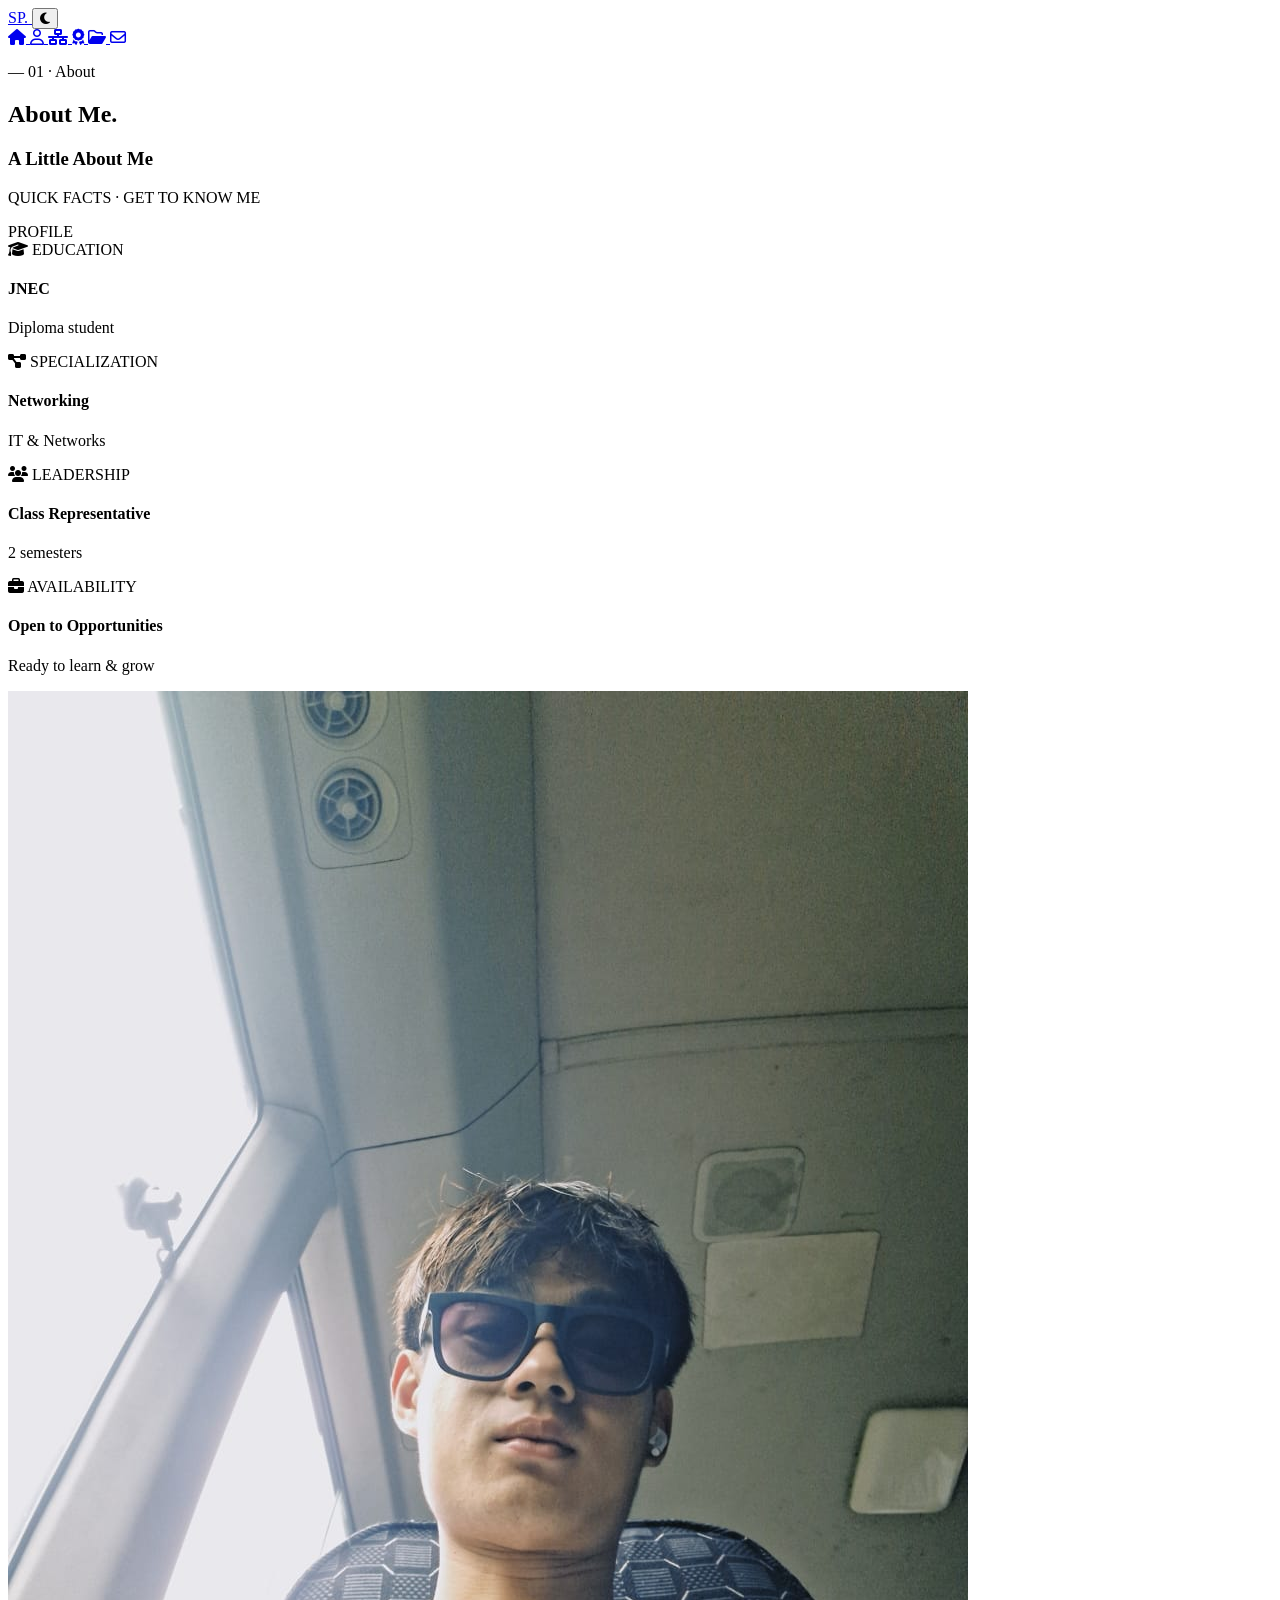
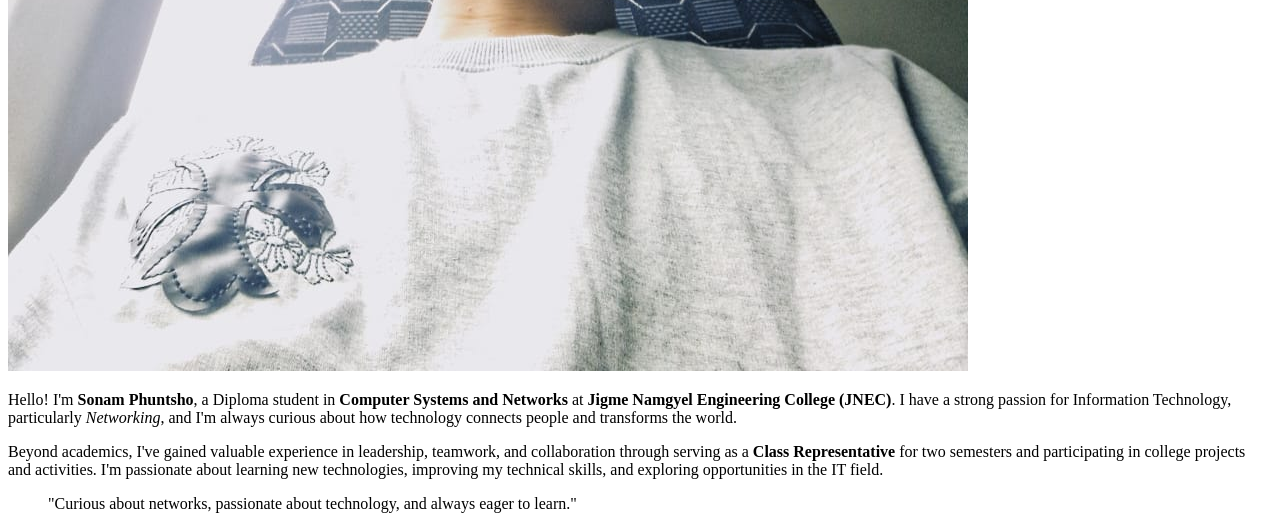
==== about.html @ 68448b58 "Done with HTML codes and putting Pictures" ====
<!DOCTYPE html>
<html lang="en">
<head>
  <meta charset="UTF-8" />
  <meta name="viewport" content="width=device-width, initial-scale=1.0" />

  <meta
    name="description"
    content="Learn more about Sonam Phuntsho, a Computer Systems and Networks diploma student at Jigme Namgyel Engineering College."
  />

  <meta name="theme-color" content="#1b2416" />

  <title>About — Sonam Phuntsho</title>

  <!-- Stylesheets -->
  <link rel="stylesheet" href="style.css" />

  <!-- Google Fonts -->
  <link
    href="https://fonts.googleapis.com/css2?family=Cormorant+Garamond:ital,wght@0,400;0,600;0,700;1,400&family=Inter:wght@300;400;500;600&display=swap"
    rel="stylesheet"
  />

  <!-- Font Awesome -->
  <link
    href="https://cdnjs.cloudflare.com/ajax/libs/font-awesome/6.4.0/css/all.min.css"
    rel="stylesheet"
  />

  <!-- Apply saved theme before rendering -->
  <script>
    try {
      if (localStorage.getItem("theme") === "dark") {
        document.documentElement.classList.add("dark-preload");
      }
    } catch (error) {
      // Continue with the default theme if storage is unavailable.
    }
  </script>

  <style>
    /* Prevent theme flash while the page initializes */
    html.dark-preload body {
      background-color: #080808;
    }
  </style>
</head>

<body data-page="about">

  <!-- Apply saved theme to body -->
  <script>
    try {
      if (localStorage.getItem("theme") === "dark") {
        document.body.classList.add("dark-mode");
      }
    } catch (error) {
      // Theme storage is optional.
    }
  </script>

  <!-- Custom Cursor -->
  <div class="cursor"></div>
  <div class="cursor-ring"></div>

  <!-- Background Texture -->
  <div class="grain"></div>

  <!-- Fixed Top Header -->
  <header class="nav">

    <a href="index.html" class="brand" aria-label="Sonam Phuntsho home">
      SP<span>.</span>
    </a>

    <button
      id="theme-toggle"
      class="theme-toggle"
      type="button"
      aria-label="Switch to dark mode"
      aria-pressed="false"
    >
      <i class="fas fa-moon" aria-hidden="true"></i>
    </button>

  </header>


  <!-- Icon Navigation Sidebar -->
  <nav class="sidebar-nav" aria-label="Main navigation">

    <a
      href="index.html"
      class="nav-icon"
      aria-label="Home"
      data-label="Home"
    >
      <i class="fas fa-house" aria-hidden="true"></i>
    </a>

    <a
      href="about.html"
      class="nav-icon active"
      aria-label="About"
      aria-current="page"
      data-label="About"
    >
      <i class="far fa-user" aria-hidden="true"></i>
    </a>

    <a
      href="skills.html"
      class="nav-icon"
      aria-label="Skills"
      data-label="Skills"
    >
      <i class="fas fa-network-wired" aria-hidden="true"></i>
    </a>

    <a
      href="certificates.html"
      class="nav-icon"
      aria-label="Certificates"
      data-label="Certificates"
    >
      <i class="fas fa-award" aria-hidden="true"></i>
    </a>

    <a
      href="projects.html"
      class="nav-icon"
      aria-label="Projects"
      data-label="Projects"
    >
      <i class="far fa-folder-open" aria-hidden="true"></i>
    </a>

    <a
      href="contact.html"
      class="nav-icon"
      aria-label="Contact"
      data-label="Contact"
    >
      <i class="far fa-envelope" aria-hidden="true"></i>
    </a>

  </nav>


  <!-- Main Content -->
  <main class="page">

    <p class="eyebrow">— 01 · About</p>

    <h2 class="page-title">About Me.</h2>


    <div class="about-layout-top">


      <!-- =====================================
           MODERN QUICK FACTS
      ====================================== -->

      <section class="modern-quick-facts">

        <div class="mqf-header">

          <div>
            <h3>A Little About Me</h3>
            <p>QUICK FACTS · GET TO KNOW ME</p>
          </div>

          <span class="mqf-badge">PROFILE</span>

        </div>


        <div class="mqf-grid">


          <!-- Education -->
          <article class="mqf-card">

            <i class="fas fa-graduation-cap" aria-hidden="true"></i>

            <span class="mqf-label">EDUCATION</span>

            <h4 class="mqf-value">JNEC</h4>

            <p class="mqf-desc">Diploma student</p>

          </article>


          <!-- Specialization -->
          <article class="mqf-card">

            <i class="fas fa-project-diagram" aria-hidden="true"></i>

            <span class="mqf-label">SPECIALIZATION</span>

            <h4 class="mqf-value">Networking</h4>

            <p class="mqf-desc">IT & Networks</p>

          </article>


          <!-- Leadership -->
          <article class="mqf-card">

            <i class="fas fa-users" aria-hidden="true"></i>

            <span class="mqf-label">LEADERSHIP</span>

            <h4 class="mqf-value">Class Representative</h4>

            <p class="mqf-desc">2 semesters</p>

          </article>


          <!-- Availability -->
          <article class="mqf-card">

            <i class="fas fa-briefcase" aria-hidden="true"></i>

            <span class="mqf-label">AVAILABILITY</span>

            <h4 class="mqf-value">Open to Opportunities</h4>

            <p class="mqf-desc">Ready to learn & grow</p>

          </article>


        </div>

      </section>


      <!-- =====================================
           PROFILE PHOTO & INTRODUCTION
      ====================================== -->

      <section class="about-split">


        <!-- Profile Photo -->
        <div class="about-photo-col">

          <div class="about-photo">

            <img
              src="pictures/profile.jpeg"
              alt="Portrait of Sonam Phuntsho"
              loading="lazy"
            />

          </div>

        </div>


        <!-- Introduction -->
        <div class="about-text-col">

          <p>
            Hello! I'm <strong>Sonam Phuntsho</strong>, a Diploma student in
            <strong>Computer Systems and Networks</strong> at
            <strong>Jigme Namgyel Engineering College (JNEC)</strong>.
            I have a strong passion for Information Technology,
            particularly <em>Networking</em>, and I'm always curious
            about how technology connects people and transforms the world.
          </p>


          <p>
            Beyond academics, I've gained valuable experience in
            leadership, teamwork, and collaboration through serving as a
            <strong>Class Representative</strong> for two semesters
            and participating in college projects and activities.
            I'm passionate about learning new technologies, improving
            my technical skills, and exploring opportunities in the IT field.
          </p>


          <!-- Personal Quote -->
          <blockquote class="about-quote">
            "Curious about networks, passionate about technology,
            and always eager to learn."
          </blockquote>

        </div>

      </section>


    </div>

  </main>


  <!-- JavaScript -->
  <script src="script.js" defer></script>

</body>
</html>
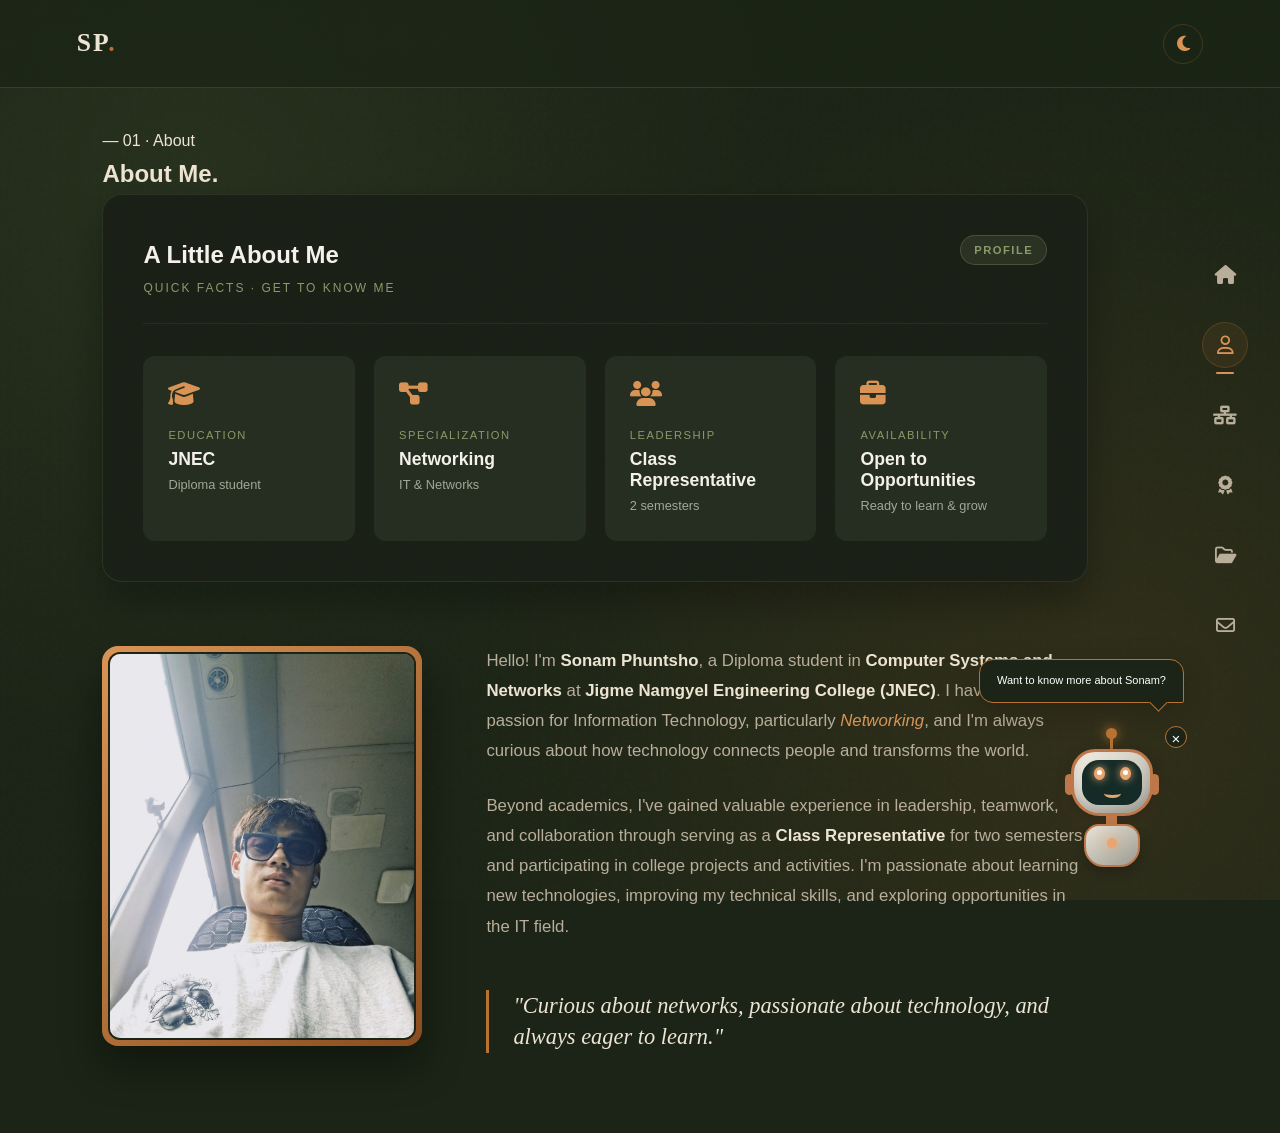
==== commit 1ac7b0df: "Replaced the dark-preload hack with the standard dark-mode bootstrap" ====
--- a/about.html
+++ b/about.html
@@ -32,31 +32,20 @@
   <script>
     try {
       if (localStorage.getItem("theme") === "dark") {
-        document.documentElement.classList.add("dark-preload");
+        document.documentElement.classList.add("dark-mode");
       }
     } catch (error) {
       // Continue with the default theme if storage is unavailable.
     }
   </script>
-
-  <style>
-    /* Prevent theme flash while the page initializes */
-    html.dark-preload body {
-      background-color: #080808;
-    }
-  </style>
 </head>
 
 <body data-page="about">
 
   <!-- Apply saved theme to body -->
   <script>
-    try {
-      if (localStorage.getItem("theme") === "dark") {
-        document.body.classList.add("dark-mode");
-      }
-    } catch (error) {
-      // Theme storage is optional.
+    if (document.documentElement.classList.contains("dark-mode")) {
+      document.body.classList.add("dark-mode");
     }
   </script>
 
--- a/style.css
+++ b/style.css
@@ -0,0 +1,2013 @@
+/* =========================================================
+   BASE & THEME
+========================================================= */
+:root {
+  --vine: #1b2416;
+  --vine-2: #232e1c;
+  --olive: #5c6b3f;
+  --olive-soft: #8a9a6a;
+  --copper: #b87333;
+  --copper-bright: #d99455;
+  --copper-deep: #8a4d1f;
+  --cream: #ede4d3;
+  --cream-dim: #b8ae9a;
+  --line: rgba(184, 115, 51, 0.25);
+}
+
+* {
+  margin: 0;
+  padding: 0;
+  box-sizing: border-box;
+}
+
+html,
+body {
+  min-height: 100%;
+  scroll-behavior: smooth;
+}
+
+html {
+  color-scheme: dark;
+}
+
+body {
+  font-family: 'Inter', sans-serif;
+  background: var(--vine);
+  color: var(--cream);
+  overflow-x: hidden;
+  cursor: none;
+  line-height: 1.65;
+  min-height: 100vh;
+  background-image:
+    radial-gradient(circle at 15% 20%, rgba(92, 107, 63, 0.18), transparent 45%),
+    radial-gradient(circle at 85% 80%, rgba(184, 115, 51, 0.14), transparent 50%);
+  background-attachment: fixed;
+  /*
+    IMPORTANT: this animation must only change opacity.
+    A transform on <body> (even translateY(0) kept by "forwards")
+    makes body the containing block for every position: fixed child,
+    which pushed the sidebar nav, cursor and robot off-screen.
+  */
+  animation: pageFadeIn 0.5s ease forwards;
+}
+
+a {
+  color: inherit;
+  text-decoration: none;
+}
+
+ul {
+  list-style: none;
+}
+
+img {
+  max-width: 100%;
+  display: block;
+}
+
+button,
+input,
+textarea {
+  font: inherit;
+}
+
+/* Skip Navigation - Keyboard Accessibility */
+.skip-link {
+  position: fixed;
+  top: -100px;
+  left: 15px;
+  z-index: 10000;
+  padding: 12px 20px;
+  background: var(--copper-bright);
+  color: #1a0f05;
+  border-radius: 4px;
+  font-size: 0.85rem;
+  font-weight: 600;
+  transition: top 0.3s ease;
+}
+
+.skip-link:focus {
+  top: 15px;
+}
+
+/* =========================================================
+   CURSOR & GRAIN
+========================================================= */
+.grain {
+  position: fixed;
+  inset: 0;
+  pointer-events: none;
+  z-index: 5;
+  opacity: 0.06;
+  background-image: url("data:image/svg+xml,%3Csvg xmlns='http://www.w3.org/2000/svg' width='200' height='200'%3E%3Cfilter id='n'%3E%3CfeTurbulence baseFrequency='0.9'/%3E%3C/filter%3E%3Crect width='100%25' height='100%25' filter='url(%23n)'/%3E%3C/svg%3E");
+  mix-blend-mode: overlay;
+}
+
+.cursor {
+  position: fixed;
+  width: 22px;
+  height: 22px;
+  border-radius: 50%;
+  pointer-events: none;
+  z-index: 9999;
+  transform: translate(-50%, -50%);
+  background: radial-gradient(circle at 32% 28%, #fff1dd 0%, #e6b57e 18%, #c07a3a 42%, #8a4d1f 70%, #3d1f0c 100%);
+  box-shadow:
+    inset -1px -2px 3px rgba(0, 0, 0, 0.55),
+    inset 1px 2px 3px rgba(255, 220, 180, 0.75),
+    0 0 12px rgba(184, 115, 51, 0.55);
+  transition: width 0.2s ease, height 0.2s ease, box-shadow 0.2s ease;
+}
+
+.cursor::after {
+  content: '';
+  position: absolute;
+  top: 22%;
+  left: 30%;
+  width: 30%;
+  height: 22%;
+  background: linear-gradient(120deg, rgba(255, 255, 255, 0.85), transparent);
+  border-radius: 50%;
+  filter: blur(1px);
+}
+
+.cursor-ring {
+  position: fixed;
+  width: 42px;
+  height: 42px;
+  border-radius: 50%;
+  border: 1px solid rgba(217, 148, 85, 0.55);
+  pointer-events: none;
+  z-index: 9998;
+  transform: translate(-50%, -50%);
+  transition: width 0.25s, height 0.25s, border-color 0.25s, background 0.25s;
+}
+
+body.hover .cursor {
+  width: 30px;
+  height: 30px;
+  box-shadow:
+    inset -1px -2px 3px rgba(0, 0, 0, 0.55),
+    inset 1px 2px 3px rgba(255, 220, 180, 0.85),
+    0 0 20px rgba(217, 148, 85, 0.85);
+}
+
+body.hover .cursor-ring {
+  width: 62px;
+  height: 62px;
+  border-color: rgba(217, 148, 85, 1);
+  background: rgba(217, 148, 85, 0.08);
+}
+
+/* =========================================================
+   NAVIGATION & SIDEBAR
+========================================================= */
+
+/* Top Header */
+.nav {
+  position: fixed;
+  top: 0;
+  left: 0;
+  right: 0;
+  display: flex;
+  justify-content: space-between;
+  align-items: center;
+  padding: 1.4rem 6%;
+  z-index: 100;
+  background: rgba(27, 36, 22, 0.75);
+  backdrop-filter: blur(14px);
+  -webkit-backdrop-filter: blur(14px);
+  border-bottom: 1px solid var(--line);
+}
+
+.brand {
+  font-family: 'Cormorant Garamond', serif;
+  font-size: 1.6rem;
+  font-weight: 700;
+  letter-spacing: 2px;
+  color: var(--cream);
+}
+
+.brand span {
+  color: var(--copper);
+}
+
+/* Copper Icon Sidebar */
+.sidebar-nav {
+  position: fixed;
+  right: 2rem;
+  top: 50%;
+  transform: translateY(-50%);
+  display: flex;
+  flex-direction: column;
+  align-items: center;
+  gap: 1.5rem;
+  z-index: 9000;
+}
+
+/* Individual Icons */
+.sidebar-nav a.nav-icon {
+  position: relative;
+  display: flex;
+  justify-content: center;
+  align-items: center;
+  width: 46px;
+  height: 46px;
+  color: var(--cream-dim);
+  font-size: 19px;
+  border: 1px solid transparent;
+  border-radius: 50%;
+  transition:
+    color 0.3s ease,
+    transform 0.3s ease,
+    background 0.3s ease,
+    border-color 0.3s ease;
+}
+
+.sidebar-nav a.nav-icon:hover {
+  color: var(--copper-bright);
+  transform: scale(1.15);
+  background: rgba(184, 115, 51, 0.08);
+  border-color: var(--line);
+}
+
+.sidebar-nav a.nav-icon.active {
+  color: var(--copper-bright);
+  background: rgba(184, 115, 51, 0.1);
+  border-color: var(--line);
+}
+
+/* Copper Indicator */
+.sidebar-nav a.nav-icon::after {
+  content: "";
+  position: absolute;
+  bottom: -7px;
+  right: 50%;
+  width: 0;
+  height: 2px;
+  background: var(--copper-bright);
+  border-radius: 5px;
+  transform: translateX(50%);
+  transition: width 0.3s ease;
+}
+
+.sidebar-nav a.nav-icon.active::after,
+.sidebar-nav a.nav-icon:hover::after {
+  width: 18px;
+}
+
+/* Navigation Tooltips */
+.sidebar-nav a.nav-icon::before {
+  content: attr(data-label);
+  position: absolute;
+  right: 60px;
+  top: 50%;
+  transform: translate(8px, -50%);
+  padding: 8px 14px;
+  color: var(--cream);
+  background: var(--vine-2);
+  font-family: 'Inter', sans-serif;
+  font-size: 10px;
+  font-weight: 500;
+  letter-spacing: 2px;
+  text-transform: uppercase;
+  border: 1px solid var(--line);
+  border-radius: 4px;
+  opacity: 0;
+  visibility: hidden;
+  white-space: nowrap;
+  pointer-events: none;
+  transition: all 0.3s ease;
+}
+
+.sidebar-nav a.nav-icon:hover::before,
+.sidebar-nav a.nav-icon:focus-visible::before {
+  opacity: 1;
+  visibility: visible;
+  transform: translate(0, -50%);
+}
+
+.sidebar-nav a.nav-icon:focus-visible {
+  outline: 2px solid var(--copper-bright);
+  outline-offset: 4px;
+}
+
+/* Page Layout */
+.page {
+  min-height: 100vh;
+  padding: 8rem 12rem 5rem 8%;
+  max-width: 1400px;
+  margin: 0 auto;
+  animation: fadeIn 0.8s ease;
+}
+
+/* Theme Toggle */
+.theme-toggle {
+  background: transparent;
+  border: 1px solid var(--line);
+  color: var(--copper-bright);
+  width: 40px;
+  height: 40px;
+  border-radius: 50%;
+  display: flex;
+  justify-content: center;
+  align-items: center;
+  cursor: pointer;
+  font-size: 1.1rem;
+  transition: all 0.3s ease;
+}
+
+.theme-toggle:hover {
+  background: var(--copper);
+  color: var(--vine);
+  transform: rotate(15deg) scale(1.1);
+  box-shadow: 0 0 15px var(--copper);
+}
+
+button:focus-visible,
+input:focus-visible,
+textarea:focus-visible {
+  outline: 2px solid var(--copper-bright);
+  outline-offset: 3px;
+}
+
+/* =========================================================
+   HOME PAGE
+========================================================= */
+.hero {
+  display: grid;
+  grid-template-columns: 1fr 1fr;
+  align-items: center;
+  gap: 2rem;
+  position: relative;
+}
+
+.hero-content {
+  display: flex;
+  flex-direction: column;
+  justify-content: center;
+  z-index: 10;
+}
+
+.display {
+  font-family: 'Cormorant Garamond', serif;
+  font-weight: 700;
+  font-size: clamp(3.5rem, 6vw, 7rem);
+  line-height: 0.95;
+  letter-spacing: -2px;
+  color: var(--cream);
+}
+
+.display em {
+  font-style: italic;
+  color: var(--copper-bright);
+  font-weight: 400;
+}
+
+.lede {
+  max-width: 540px;
+  margin-top: 2rem;
+  font-size: 1.05rem;
+  color: var(--cream-dim);
+}
+
+.lede strong {
+  color: var(--cream);
+  font-weight: 500;
+}
+
+.hero-actions {
+  display: flex;
+  gap: 1rem;
+  flex-wrap: wrap;
+  margin-top: 2.5rem;
+}
+
+.btn {
+  display: inline-flex;
+  align-items: center;
+  gap: 0.6rem;
+  padding: 0.9rem 1.8rem;
+  border-radius: 2px;
+  font-size: 0.85rem;
+  letter-spacing: 2px;
+  text-transform: uppercase;
+  transition: all 0.3s ease;
+  border: 1px solid transparent;
+}
+
+.btn-copper {
+  background: linear-gradient(135deg, var(--copper), var(--copper-deep));
+  color: #1a0f05;
+  font-weight: 600;
+  box-shadow: 0 8px 25px rgba(184, 115, 51, 0.3);
+}
+
+.btn-copper:hover {
+  transform: translateY(-2px);
+  box-shadow: 0 12px 35px rgba(217, 148, 85, 0.5);
+  background: linear-gradient(135deg, var(--copper-bright), var(--copper));
+}
+
+.btn-ghost {
+  color: var(--cream);
+  border-color: var(--line);
+}
+
+.btn-ghost:hover {
+  border-color: var(--copper);
+  color: var(--copper-bright);
+  background: rgba(184, 115, 51, 0.06);
+}
+
+.socials {
+  display: flex;
+  gap: 1.5rem;
+  margin-top: 3rem;
+  font-size: 0.9rem;
+  flex-wrap: wrap;
+}
+
+.socials a {
+  display: flex;
+  align-items: center;
+  gap: 0.5rem;
+  color: var(--cream-dim);
+  transition: color 0.3s;
+}
+
+.socials a:hover {
+  color: var(--copper-bright);
+}
+
+/* Solar System */
+.hero-visual {
+  display: flex;
+  justify-content: center;
+  align-items: center;
+  position: relative;
+  width: 100%;
+  height: 600px;
+}
+
+.solar-system {
+  position: relative;
+  width: 450px;
+  height: 450px;
+  display: flex;
+  justify-content: center;
+  align-items: center;
+  overflow: visible;
+}
+
+.center-profile {
+  position: absolute;
+  width: 120px;
+  height: 120px;
+  border-radius: 50%;
+  padding: 4px;
+  background: linear-gradient(135deg, var(--copper-bright), var(--copper-deep));
+  box-shadow: 0 0 30px rgba(184, 115, 51, 0.4);
+  z-index: 10;
+  animation: pulseGlow 3s infinite alternate;
+}
+
+.center-profile img {
+  width: 100%;
+  height: 100%;
+  object-fit: cover;
+  border-radius: 50%;
+  border: 3px solid var(--vine);
+}
+
+@keyframes pulseGlow {
+  0% { box-shadow: 0 0 20px rgba(184, 115, 51, 0.2); }
+  100% { box-shadow: 0 0 50px rgba(217, 148, 85, 0.6); }
+}
+
+.orbit {
+  position: absolute;
+  border-radius: 50%;
+  border: 1px dashed rgba(184, 115, 51, 0.3);
+  top: 50%;
+  left: 50%;
+  transform: translate(-50%, -50%);
+  animation: spin linear infinite;
+  pointer-events: none;
+}
+
+.orbit-1 { width: 190px; height: 190px; animation-duration: 12s; }
+.orbit-2 { width: 270px; height: 270px; animation-duration: 18s; animation-direction: reverse; }
+.orbit-3 { width: 350px; height: 350px; animation-duration: 24s; }
+.orbit-4 { width: 430px; height: 430px; animation-duration: 32s; animation-direction: reverse; }
+.orbit-5 { width: 510px; height: 510px; animation-duration: 40s; }
+
+@keyframes spin {
+  0% { transform: translate(-50%, -50%) rotate(0deg); }
+  100% { transform: translate(-50%, -50%) rotate(360deg); }
+}
+
+.planet {
+  position: absolute;
+  top: 0;
+  left: 50%;
+  transform: translate(-50%, -50%);
+  width: 48px;
+  height: 48px;
+  background: var(--vine-2);
+  border: 1px solid var(--copper);
+  border-radius: 50%;
+  display: flex;
+  justify-content: center;
+  align-items: center;
+  font-size: 1.2rem;
+  color: var(--copper-bright);
+  box-shadow: 0 0 15px rgba(0, 0, 0, 0.6);
+  cursor: pointer;
+  transition: all 0.3s ease;
+  animation: counter-spin linear infinite;
+  pointer-events: auto;
+}
+
+.orbit-1 .planet { animation-duration: 12s; }
+.orbit-2 .planet { animation-duration: 18s; animation-direction: reverse; }
+.orbit-3 .planet { animation-duration: 24s; }
+.orbit-4 .planet { animation-duration: 32s; animation-direction: reverse; }
+.orbit-5 .planet { animation-duration: 40s; }
+
+@keyframes counter-spin {
+  0% { transform: translate(-50%, -50%) rotate(0deg); }
+  100% { transform: translate(-50%, -50%) rotate(-360deg); }
+}
+
+.solar-system:hover .orbit,
+.solar-system:hover .planet {
+  animation-play-state: paused;
+}
+
+.planet:hover {
+  background: var(--copper);
+  color: var(--vine);
+  box-shadow: 0 0 25px var(--copper-bright);
+  transform: translate(-50%, -50%) scale(1.2) !important;
+  z-index: 50;
+}
+
+/* Solar System Tooltips */
+.tooltip {
+  position: absolute;
+  background: #1b2416;
+  color: #ffffff;
+  font-size: 0.85rem;
+  font-weight: 500;
+  padding: 8px 16px;
+  border-radius: 12px;
+  border: 1px solid var(--copper);
+  white-space: nowrap;
+  opacity: 0;
+  visibility: hidden;
+  pointer-events: none;
+  z-index: 1000;
+  box-shadow: 0 10px 20px rgba(0, 0, 0, 0.8);
+  transition:
+    opacity 0.3s ease,
+    visibility 0.3s ease,
+    transform 0.3s cubic-bezier(0.175, 0.885, 0.32, 1.275);
+}
+
+.planet:hover .tooltip {
+  opacity: 1;
+  visibility: visible;
+}
+
+body.dark-mode .tooltip {
+  background: #222222;
+  border-color: var(--copper-bright);
+  box-shadow: 0 10px 20px rgba(255, 215, 0, 0.15);
+}
+
+.tooltip-top {
+  bottom: 100%;
+  left: 50%;
+  margin-bottom: 15px;
+  transform: translateX(-50%) rotate(-5deg) scale(0.8);
+}
+
+.planet:hover .tooltip-top {
+  transform: translateX(-50%) rotate(-5deg) scale(1);
+}
+
+.tooltip-bottom {
+  top: 100%;
+  left: 50%;
+  margin-top: 15px;
+  transform: translateX(-50%) rotate(5deg) scale(0.8);
+}
+
+.planet:hover .tooltip-bottom {
+  transform: translateX(-50%) rotate(5deg) scale(1);
+}
+
+.tooltip-right {
+  left: 100%;
+  top: 50%;
+  margin-left: 15px;
+  transform: translateY(-50%) rotate(5deg) scale(0.8);
+}
+
+.planet:hover .tooltip-right {
+  transform: translateY(-50%) rotate(5deg) scale(1);
+}
+
+.tooltip-left {
+  right: 100%;
+  top: 50%;
+  margin-right: 15px;
+  transform: translateY(-50%) rotate(-5deg) scale(0.8);
+}
+
+.planet:hover .tooltip-left {
+  transform: translateY(-50%) rotate(-5deg) scale(1);
+}
+
+/* =========================================================
+   DARK MODE
+========================================================= */
+body,
+.mqf-card,
+.skill-box,
+.skills-list-box,
+.social-row,
+.modern-quick-facts,
+.skills-container,
+.project-card,
+.contact-form-container,
+.nav {
+  transition: background-color 0.4s ease, border-color 0.4s ease, color 0.4s ease;
+}
+
+body.dark-mode {
+  --vine: #050505;
+  --vine-2: #111111;
+  --copper: #E5C07B;
+  --copper-bright: #FFD700;
+  --copper-deep: #B8860B;
+  --cream: #FFFFFF;
+  --cream-dim: #A0A0A0;
+  --line: rgba(229, 192, 123, 0.2);
+}
+
+body.dark-mode .nav {
+  background: rgba(5, 5, 5, 0.85);
+}
+
+body.dark-mode .modern-quick-facts,
+body.dark-mode .skills-container,
+body.dark-mode .contact-form-container,
+body.dark-mode .project-card {
+  background: #111111;
+  box-shadow: 0 20px 50px rgba(0, 0, 0, 0.8);
+}
+
+body.dark-mode .mqf-card,
+body.dark-mode .skill-box,
+body.dark-mode .skills-list-box,
+body.dark-mode .social-row {
+  background: #1A1A1A;
+}
+
+body.dark-mode .mqf-card:hover,
+body.dark-mode .skill-box:hover,
+body.dark-mode .social-row:hover {
+  background: #222222;
+}
+
+body.dark-mode .input-group input,
+body.dark-mode .input-group textarea {
+  background: #1A1A1A;
+  color: #FFFFFF;
+}
+
+body.dark-mode .input-group input:focus,
+body.dark-mode .input-group textarea:focus {
+  background: #222222;
+}
+
+/* =========================================================
+   ABOUT PAGE
+========================================================= */
+.about-layout-top {
+  display: flex;
+  flex-direction: column;
+  gap: 4rem;
+  width: 100%;
+  max-width: 1100px;
+  margin: 0 auto;
+}
+
+.modern-quick-facts {
+  background: #1b2017;
+  border-radius: 20px;
+  padding: 2.5rem;
+  border: 1px solid rgba(138, 154, 106, 0.15);
+  box-shadow: 0 20px 40px rgba(0, 0, 0, 0.3);
+  width: 100%;
+}
+
+.mqf-header {
+  display: flex;
+  justify-content: space-between;
+  align-items: flex-start;
+  margin-bottom: 2rem;
+  border-bottom: 1px solid rgba(255, 255, 255, 0.05);
+  padding-bottom: 1.5rem;
+}
+
+.mqf-header h3 {
+  font-size: 1.5rem;
+  font-weight: 600;
+  color: #f4f1ea;
+  margin-bottom: 0.3rem;
+}
+
+.mqf-header p {
+  font-size: 0.75rem;
+  letter-spacing: 2px;
+  color: #8a9a6a;
+  text-transform: uppercase;
+  font-weight: 500;
+}
+
+.mqf-badge {
+  background: rgba(138, 154, 106, 0.15);
+  color: #8a9a6a;
+  border: 1px solid rgba(138, 154, 106, 0.3);
+  padding: 0.3rem 0.8rem;
+  border-radius: 50px;
+  font-size: 0.7rem;
+  font-weight: 600;
+  letter-spacing: 1.5px;
+}
+
+.mqf-grid {
+  display: grid;
+  grid-template-columns: repeat(4, 1fr);
+  gap: 1.2rem;
+}
+
+.mqf-card {
+  background: #252e20;
+  border-radius: 12px;
+  padding: 1.5rem;
+  display: flex;
+  flex-direction: column;
+  transition: all 0.3s ease;
+  border: 1px solid transparent;
+}
+
+.mqf-card:hover {
+  transform: translateY(-5px);
+  background: #2a3524;
+  border-color: rgba(217, 148, 85, 0.4);
+  box-shadow: 0 10px 20px rgba(217, 148, 85, 0.1);
+}
+
+.mqf-card i {
+  font-size: 1.6rem;
+  color: #d99455;
+  margin-bottom: 1.2rem;
+  transition: transform 0.3s ease;
+}
+
+.mqf-card:hover i {
+  transform: scale(1.1);
+}
+
+.mqf-label {
+  font-size: 0.7rem;
+  text-transform: uppercase;
+  letter-spacing: 1.5px;
+  color: #8a9a6a;
+  margin-bottom: 0.3rem;
+}
+
+.mqf-value {
+  font-size: 1.1rem;
+  font-weight: 600;
+  color: #f4f1ea;
+  margin-bottom: 0.2rem;
+  line-height: 1.2;
+}
+
+.mqf-desc {
+  font-size: 0.8rem;
+  color: #a0a896;
+}
+
+.about-split {
+  display: grid;
+  grid-template-columns: 320px 1fr;
+  gap: 4rem;
+  align-items: start;
+}
+
+.about-photo-col {
+  width: 100%;
+}
+
+.about-photo {
+  width: 100%;
+  aspect-ratio: 4 / 5;
+  border-radius: 16px;
+  overflow: hidden;
+  padding: 6px;
+  background: linear-gradient(135deg, var(--copper-bright), var(--copper-deep));
+  box-shadow: 0 20px 40px rgba(0, 0, 0, 0.4);
+}
+
+.about-photo img {
+  width: 100%;
+  height: 100%;
+  object-fit: cover;
+  border-radius: 12px;
+  border: 2px solid var(--vine);
+  transition: transform 0.5s ease;
+}
+
+.about-photo:hover img {
+  transform: scale(1.03);
+}
+
+.about-text-col {
+  display: flex;
+  flex-direction: column;
+  justify-content: center;
+  height: 100%;
+}
+
+.about-text-col p {
+  font-size: 1.05rem;
+  color: var(--cream-dim);
+  margin-bottom: 1.5rem;
+  line-height: 1.8;
+}
+
+.about-text-col strong {
+  color: var(--cream);
+  font-weight: 600;
+}
+
+.about-text-col em {
+  color: var(--copper-bright);
+  font-style: italic;
+}
+
+.about-quote {
+  margin-top: 1.5rem;
+  padding-left: 1.5rem;
+  border-left: 3px solid var(--copper);
+  font-family: 'Cormorant Garamond', serif;
+  font-size: 1.4rem;
+  font-style: italic;
+  color: var(--cream);
+  line-height: 1.4;
+}
+
+/* =========================================================
+   SKILLS PAGE
+========================================================= */
+.skills-container {
+  background: #1f251b;
+  border-radius: 24px;
+  padding: 3.5rem;
+  border: 1px solid rgba(138, 154, 106, 0.2);
+  max-width: 1100px;
+  width: 95%;
+  margin: 0 auto;
+  box-shadow: 0 20px 50px rgba(0, 0, 0, 0.4);
+}
+
+.skills-header {
+  margin-bottom: 3rem;
+  border-bottom: 1px solid rgba(255, 255, 255, 0.08);
+  padding-bottom: 2rem;
+}
+
+.skills-eyebrow {
+  display: flex;
+  justify-content: space-between;
+  align-items: center;
+  font-size: 0.8rem;
+  letter-spacing: 2px;
+  color: #8a9a6a;
+  text-transform: uppercase;
+  margin-bottom: 1rem;
+}
+
+.badge-profile {
+  background: rgba(138, 154, 106, 0.15);
+  border: 1px solid rgba(138, 154, 106, 0.3);
+  padding: 0.3rem 0.8rem;
+  border-radius: 50px;
+  font-size: 0.7rem;
+  font-weight: 600;
+}
+
+.skills-title {
+  font-family: 'Cormorant Garamond', serif;
+  font-size: clamp(2.5rem, 4vw, 3rem);
+  font-weight: 700;
+  color: #f4f1ea;
+  margin-bottom: 0.5rem;
+  line-height: 1.1;
+}
+
+.skills-subtitle {
+  color: #a0a896;
+  font-size: 1rem;
+  margin-top: 0.5rem;
+}
+
+.skills-section {
+  margin-bottom: 3rem;
+}
+
+.section-heading {
+  font-size: 0.95rem;
+  font-weight: 600;
+  color: #f4f1ea;
+  letter-spacing: 1.5px;
+  margin-bottom: 1.2rem;
+  text-transform: uppercase;
+}
+
+.skills-grid-2x2 {
+  display: grid;
+  grid-template-columns: 1fr 1fr;
+  gap: 1.2rem;
+  align-items: start;
+}
+
+.skills-grid-3col {
+  display: grid;
+  grid-template-columns: repeat(auto-fit, minmax(240px, 1fr));
+  gap: 1.2rem;
+  align-items: start;
+}
+
+.skill-box {
+  background: #2a3325;
+  border-radius: 12px;
+  padding: 1.8rem;
+  transition: transform 0.3s ease, background 0.3s ease, border-color 0.3s ease;
+  border: 1px solid transparent;
+}
+
+.skill-box:hover {
+  background: #313c2b;
+  transform: translateY(-3px);
+  border-color: rgba(217, 148, 85, 0.3);
+}
+
+.skill-box i {
+  font-size: 1.4rem;
+  color: #d99455;
+  margin-bottom: 1rem;
+  display: block;
+}
+
+.skill-box h4 {
+  font-size: 1.15rem;
+  font-weight: 600;
+  color: #f4f1ea;
+  margin-bottom: 0.4rem;
+}
+
+.skill-desc {
+  font-size: 0.9rem;
+  color: #a0a896;
+  margin-bottom: 0.6rem;
+}
+
+.skill-tag {
+  font-size: 0.85rem;
+  color: #8a9a6a;
+  font-weight: 500;
+}
+
+.skills-list-box {
+  background: #2a3325;
+  border-radius: 12px;
+  padding: 1.8rem;
+}
+
+.skill-list-item {
+  padding: 0.6rem 0;
+}
+
+.sli-header {
+  display: flex;
+  justify-content: space-between;
+  align-items: center;
+  margin-bottom: 0.5rem;
+}
+
+.sli-title-wrap {
+  display: flex;
+  align-items: center;
+  gap: 0.8rem;
+}
+
+.sli-title-wrap i {
+  font-size: 1.2rem;
+  color: #d99455;
+}
+
+.sli-title-wrap h4 {
+  font-size: 1.15rem;
+  font-weight: 500;
+  color: #f4f1ea;
+}
+
+.badge-key {
+  background: rgba(138, 154, 106, 0.15);
+  color: #8a9a6a;
+  border: 1px solid rgba(138, 154, 106, 0.3);
+  padding: 0.2rem 0.6rem;
+  border-radius: 50px;
+  font-size: 0.65rem;
+  font-weight: 600;
+  letter-spacing: 1px;
+}
+
+.skill-list-item .skill-desc {
+  margin-bottom: 0;
+  padding-left: 2rem;
+  color: #8a9a6a;
+  line-height: 1.5;
+}
+
+.sli-divider {
+  height: 1px;
+  background: rgba(255, 255, 255, 0.08);
+  margin: 1rem 0;
+}
+
+.skills-footer {
+  display: flex;
+  align-items: center;
+  gap: 0.6rem;
+  border-top: 1px solid rgba(255, 255, 255, 0.08);
+  padding-top: 1.5rem;
+  color: #a0a896;
+  font-size: 0.9rem;
+}
+
+.skills-footer i {
+  color: #d99455;
+}
+
+/* =========================================================
+   PROJECTS PAGE
+========================================================= */
+.projects-grid {
+  display: grid;
+  grid-template-columns: repeat(auto-fill, minmax(320px, 1fr));
+  gap: 2rem;
+  margin-top: 2rem;
+}
+
+.project-card {
+  display: flex;
+  flex-direction: column;
+  background: #1f251b;
+  border-radius: 16px;
+  border: 1px solid rgba(138, 154, 106, 0.15);
+  overflow: hidden;
+  transition: all 0.4s ease;
+}
+
+.project-card:hover {
+  transform: translateY(-6px);
+  border-color: rgba(217, 148, 85, 0.4);
+  box-shadow: 0 20px 40px rgba(0, 0, 0, 0.4);
+}
+
+.project-image {
+  width: 100%;
+  height: 200px;
+  overflow: hidden;
+  background: #111;
+  border-bottom: 1px solid rgba(255, 255, 255, 0.05);
+}
+
+.project-image img {
+  width: 100%;
+  height: 100%;
+  object-fit: cover;
+  opacity: 0.7;
+  transition: transform 0.5s ease, opacity 0.4s ease;
+}
+
+.project-card:hover .project-image img {
+  transform: scale(1.05);
+  opacity: 1;
+}
+
+.project-content {
+  padding: 1.8rem;
+  display: flex;
+  flex-direction: column;
+  flex-grow: 1;
+}
+
+.project-header {
+  display: flex;
+  justify-content: space-between;
+  align-items: center;
+  margin-bottom: 0.8rem;
+}
+
+.project-header h3 {
+  font-family: 'Cormorant Garamond', serif;
+  font-size: 1.6rem;
+  font-weight: 700;
+  color: var(--cream);
+  transition: color 0.3s ease;
+}
+
+.project-card:hover .project-header h3 {
+  color: var(--copper-bright);
+}
+
+.project-header i {
+  font-size: 1.2rem;
+  color: #8a9a6a;
+  transition: color 0.3s ease, transform 0.3s ease;
+}
+
+.project-card:hover .project-header i {
+  color: var(--copper-bright);
+  transform: scale(1.1);
+}
+
+.project-desc {
+  font-size: 0.95rem;
+  color: #a0a896;
+  margin-bottom: 1.5rem;
+  line-height: 1.6;
+  flex-grow: 1;
+}
+
+.project-tech {
+  display: flex;
+  flex-wrap: wrap;
+  gap: 0.6rem;
+}
+
+.project-tech span {
+  font-size: 0.75rem;
+  letter-spacing: 1px;
+  text-transform: uppercase;
+  color: var(--copper-bright);
+  background: rgba(217, 148, 85, 0.1);
+  border: 1px solid rgba(217, 148, 85, 0.2);
+  padding: 0.3rem 0.8rem;
+  border-radius: 50px;
+  font-weight: 500;
+}
+
+/* =========================================================
+   CERTIFICATES PAGE
+========================================================= */
+.cert-grid {
+  display: grid;
+  grid-template-columns: repeat(auto-fill, minmax(280px, 1fr));
+  gap: 1.5rem;
+}
+
+.cert {
+  display: flex;
+  flex-direction: column;
+  border: 1px solid var(--line);
+  background: var(--vine-2);
+  border-radius: 4px;
+  transition: all 0.35s ease;
+  overflow: hidden;
+}
+
+.cert:hover {
+  transform: translateY(-4px);
+  border-color: var(--copper);
+  box-shadow: 0 20px 40px rgba(0, 0, 0, 0.35);
+}
+
+.cert h3 {
+  font-family: 'Cormorant Garamond', serif;
+  font-size: 1.35rem;
+  color: var(--cream);
+  font-weight: 600;
+  margin: 1.8rem 1.8rem 0.4rem;
+  line-height: 1.25;
+}
+
+.cert p {
+  font-size: 0.78rem;
+  letter-spacing: 2.5px;
+  text-transform: uppercase;
+  color: var(--copper);
+  margin: 0 1.8rem 1.5rem;
+}
+
+.view-btn {
+  align-self: flex-start;
+  margin: auto 1.8rem 1.8rem;
+  padding: 0.7rem 1.4rem;
+  background: transparent;
+  color: var(--copper-bright);
+  border: 1px solid var(--copper);
+  border-radius: 2px;
+  font-size: 0.8rem;
+  letter-spacing: 2px;
+  text-transform: uppercase;
+  cursor: none;
+  transition: all 0.3s ease;
+}
+
+.view-btn:hover {
+  background: linear-gradient(135deg, var(--copper), var(--copper-deep));
+  color: #1a0f05;
+  box-shadow: 0 8px 25px rgba(184, 115, 51, 0.3);
+}
+
+/* Certificate Modal */
+.modal {
+  position: fixed;
+  inset: 0;
+  z-index: 9990;
+  display: none;
+  align-items: center;
+  justify-content: center;
+  padding: 1rem;
+  overflow: hidden;
+  background: rgba(0, 0, 0, 0.88);
+  cursor: none;
+}
+
+.modal-content {
+  display: block;
+  max-width: 92vw;
+  max-height: 88vh;
+  object-fit: contain;
+  border-radius: 6px;
+  box-shadow: 0 20px 60px rgba(0, 0, 0, 0.6);
+}
+
+.close-modal {
+  position: fixed;
+  top: 1rem;
+  right: 1.5rem;
+  z-index: 9991;
+  font-size: 2.5rem;
+  line-height: 1;
+  color: #fff;
+  cursor: none;
+  transition: color 0.3s ease;
+  background: transparent;
+  border: none;
+}
+
+.close-modal:hover {
+  color: var(--copper-bright);
+}
+
+/* =========================================================
+   CONTACT PAGE
+========================================================= */
+.contact-layout {
+  display: grid;
+  grid-template-columns: 1fr 1fr;
+  gap: 4rem;
+  align-items: start;
+  margin-bottom: 5rem;
+}
+
+.contact-info {
+  display: flex;
+  flex-direction: column;
+}
+
+.contact-socials {
+  display: flex;
+  flex-direction: column;
+  gap: 1rem;
+}
+
+.social-row {
+  display: flex;
+  align-items: center;
+  padding: 1.2rem 1.5rem;
+  background: var(--vine-2);
+  border: 1px solid var(--line);
+  border-radius: 12px;
+  transition: all 0.3s ease;
+}
+
+.social-row:hover {
+  transform: translateX(5px);
+  background: #2a3325;
+  border-color: var(--copper-bright);
+  box-shadow: 0 10px 25px rgba(217, 148, 85, 0.1);
+}
+
+.social-icon {
+  width: 42px;
+  height: 42px;
+  display: grid;
+  place-items: center;
+  background: rgba(217, 148, 85, 0.1);
+  border-radius: 10px;
+  margin-right: 1.2rem;
+  color: var(--copper-bright);
+  font-size: 1.2rem;
+  transition: all 0.3s ease;
+}
+
+.social-row:hover .social-icon {
+  background: var(--copper-bright);
+  color: var(--vine);
+}
+
+.social-text {
+  display: flex;
+  flex-direction: column;
+  flex-grow: 1;
+}
+
+.social-text strong {
+  color: var(--cream);
+  font-size: 1.05rem;
+  font-weight: 600;
+}
+
+.social-text span {
+  color: var(--cream-dim);
+  font-size: 0.85rem;
+}
+
+.social-arrow {
+  color: var(--cream-dim);
+  font-size: 0.9rem;
+  opacity: 0;
+  transform: translateX(-10px);
+  transition: all 0.3s ease;
+}
+
+.social-row:hover .social-arrow {
+  opacity: 1;
+  transform: translateX(0);
+  color: var(--copper-bright);
+}
+
+.contact-form-container {
+  background: #1f251b;
+  border-radius: 20px;
+  padding: 2.5rem;
+  border: 1px solid rgba(138, 154, 106, 0.15);
+  box-shadow: 0 20px 40px rgba(0, 0, 0, 0.3);
+}
+
+.contact-form {
+  display: flex;
+  flex-direction: column;
+  gap: 1.5rem;
+}
+
+.input-group {
+  display: flex;
+  flex-direction: column;
+  gap: 0.5rem;
+}
+
+.input-group label {
+  font-size: 0.85rem;
+  font-weight: 500;
+  color: var(--cream-dim);
+  letter-spacing: 0.5px;
+}
+
+.input-group input,
+.input-group textarea {
+  width: 100%;
+  background: #252e20;
+  border: 1px solid rgba(138, 154, 106, 0.2);
+  border-radius: 8px;
+  padding: 1rem;
+  color: var(--cream);
+  font-size: 0.95rem;
+  transition: all 0.3s ease;
+  resize: vertical;
+}
+
+.input-group input:focus,
+.input-group textarea:focus {
+  outline: none;
+  border-color: var(--copper);
+  background: #2a3325;
+  box-shadow: 0 0 0 3px rgba(217, 148, 85, 0.1);
+}
+
+.input-group input::placeholder,
+.input-group textarea::placeholder {
+  color: #6b7263;
+}
+
+.site-footer {
+  text-align: center;
+  padding-top: 2rem;
+  border-top: 1px solid var(--line);
+  color: var(--cream-dim);
+  font-size: 0.9rem;
+}
+
+.site-footer strong {
+  color: var(--cream);
+}
+
+/* =========================================================
+   ROBOT ASSISTANT
+========================================================= */
+.robot-assistant {
+  position: fixed;
+  right: 6rem; /* sits to the left of the sidebar nav, never on top of it */
+  bottom: 22px;
+  width: 145px;
+  height: 190px;
+  z-index: 8000; /* below the nav (9000), the modal (9990) and the cursor */
+  display: flex;
+  flex-direction: column;
+  align-items: center;
+  font-family: 'Inter', sans-serif;
+  transition: opacity 0.3s ease, transform 0.3s ease;
+}
+
+.robot-assistant.robot-hidden {
+  opacity: 0;
+  visibility: hidden;
+  pointer-events: none;
+  transform: translateY(30px);
+}
+
+/* Speech Bubble */
+.robot-message {
+  position: absolute;
+  bottom: 175px;
+  right: 0;
+  width: 205px;
+  padding: 12px 15px;
+  border: 1px solid var(--copper);
+  border-radius: 14px 14px 2px 14px;
+  background: var(--vine, #172c24);
+  color: #fff;
+  font-size: 11px;
+  line-height: 1.6;
+  text-align: center;
+  pointer-events: none; /* the bubble never blocks clicks on what's under it */
+  box-shadow: 0 8px 30px rgba(0, 0, 0, 0.2);
+  transition: 0.3s ease;
+}
+
+.robot-message::after {
+  content: '';
+  position: absolute;
+  right: 18px;
+  bottom: -7px;
+  width: 12px;
+  height: 12px;
+  background: var(--vine, #172c24);
+  border-right: 1px solid var(--copper);
+  border-bottom: 1px solid var(--copper);
+  transform: rotate(45deg);
+}
+
+.robot-talking .robot-message {
+  animation: robotMessagePop 0.4s ease;
+}
+
+@keyframes robotMessagePop {
+  0% { transform: translateY(10px) scale(0.9); }
+  100% { transform: translateY(0) scale(1); }
+}
+
+/* Character */
+.robot-character {
+  position: absolute;
+  bottom: 0;
+  width: 115px;
+  height: 145px;
+  animation: robotFloat 3s ease-in-out infinite;
+}
+
+@keyframes robotFloat {
+  0%, 100% { transform: translateY(0); }
+  50% { transform: translateY(-9px); }
+}
+
+.robot-aura {
+  position: absolute;
+  width: 115px;
+  height: 115px;
+  top: 5px;
+  border-radius: 50%;
+  background: radial-gradient(circle, rgba(190, 116, 68, 0.18), transparent 70%);
+}
+
+/* Antenna */
+.robot-antenna {
+  position: absolute;
+  top: 0;
+  left: 56px;
+  width: 3px;
+  height: 19px;
+  background: var(--copper);
+}
+
+.robot-antenna span {
+  position: absolute;
+  top: -5px;
+  left: -4px;
+  width: 11px;
+  height: 11px;
+  border-radius: 50%;
+  background: var(--copper);
+  box-shadow: 0 0 12px var(--copper);
+  animation: antennaGlow 1.5s infinite alternate;
+}
+
+@keyframes antennaGlow {
+  from { box-shadow: 0 0 5px var(--copper); }
+  to { box-shadow: 0 0 18px var(--copper); }
+}
+
+/* Head */
+.robot-head {
+  position: absolute;
+  top: 16px;
+  left: 17px;
+  width: 82px;
+  height: 67px;
+  border-radius: 24px 24px 29px 29px;
+  background: linear-gradient(145deg, #f5f0e6, #aaa99f);
+  border: 3px solid #bd7748;
+  box-shadow:
+    0 5px 15px rgba(0, 0, 0, 0.25),
+    inset 0 -5px 8px rgba(0, 0, 0, 0.12);
+}
+
+.robot-ear {
+  position: absolute;
+  top: 22px;
+  width: 9px;
+  height: 21px;
+  border-radius: 5px;
+  background: #bd7748;
+}
+
+.robot-ear.left { left: -9px; }
+.robot-ear.right { right: -9px; }
+
+/* Face */
+.robot-face {
+  position: absolute;
+  inset: 8px;
+  border-radius: 17px;
+  background: #142b27;
+  display: flex;
+  flex-direction: column;
+  align-items: center;
+  justify-content: center;
+  gap: 9px;
+}
+
+.robot-eyes {
+  display: flex;
+  justify-content: center;
+  gap: 15px;
+}
+
+.robot-eye {
+  width: 11px;
+  height: 13px;
+  border-radius: 50%;
+  background: #e8a56f;
+  box-shadow: 0 0 9px #e8a56f;
+  overflow: hidden;
+}
+
+.robot-eye i {
+  display: block;
+  width: 5px;
+  height: 5px;
+  margin: 3px auto;
+  border-radius: 50%;
+  background: white;
+  transition: transform 0.1s ease;
+}
+
+.robot-mouth {
+  width: 17px;
+  height: 6px;
+  border-bottom: 2px solid #e8a56f;
+  border-radius: 50%;
+}
+
+/* Neck and Body */
+.robot-neck {
+  position: absolute;
+  top: 83px;
+  left: 52px;
+  width: 11px;
+  height: 10px;
+  background: #bd7748;
+}
+
+.robot-body {
+  position: absolute;
+  top: 91px;
+  left: 30px;
+  width: 56px;
+  height: 43px;
+  border: 2px solid #bd7748;
+  border-radius: 15px 15px 20px 20px;
+  background: linear-gradient(145deg, #e9e2d5, #9b9b91);
+  box-shadow: 0 6px 12px rgba(0, 0, 0, 0.2);
+}
+
+.robot-chest-light {
+  position: absolute;
+  top: 12px;
+  left: 21px;
+  width: 10px;
+  height: 10px;
+  border-radius: 50%;
+  background: #e8a56f;
+  box-shadow: 0 0 12px #e8a56f;
+}
+
+/* Close Button */
+.robot-close {
+  position: absolute;
+  top: 38px;
+  right: -3px;
+  width: 22px;
+  height: 22px;
+  border: 1px solid var(--copper);
+  border-radius: 50%;
+  background: var(--vine, #172c24);
+  color: white;
+  font-size: 15px;
+  cursor: pointer;
+  z-index: 2;
+}
+
+/* Robot Expressions */
+.robot-excited .robot-character {
+  animation: robotExcited 0.4s ease-in-out 3;
+}
+
+@keyframes robotExcited {
+  0%, 100% { transform: translateY(0) rotate(0); }
+  50% { transform: translateY(-13px) rotate(7deg); }
+}
+
+.robot-wave .robot-character {
+  animation: robotWave 0.5s ease-in-out 2;
+}
+
+@keyframes robotWave {
+  0%, 100% { transform: rotate(0); }
+  50% { transform: rotate(-10deg); }
+}
+
+.robot-curious .robot-head {
+  transform: rotate(8deg);
+}
+
+.robot-happy .robot-mouth {
+  height: 9px;
+  border-bottom-width: 3px;
+}
+
+.robot-thinking .robot-eyes {
+  transform: translateY(-3px);
+}
+
+/* =========================================================
+   PAGE TRANSITIONS
+   (opacity only on body: see note on the body rule)
+========================================================= */
+@keyframes pageFadeIn {
+  from { opacity: 0; }
+  to { opacity: 1; }
+}
+
+@keyframes pageFadeOut {
+  to { opacity: 0; }
+}
+
+body.page-exit {
+  animation: pageFadeOut 0.35s ease forwards;
+}
+
+/* Used by .page. No "forwards", so no transform is left behind
+   once it finishes. */
+@keyframes fadeIn {
+  from { opacity: 0; transform: translateY(12px); }
+  to { opacity: 1; transform: translateY(0); }
+}
+
+/* =========================================================
+   RESPONSIVE DESIGN
+========================================================= */
+
+/* Short windows: keep all six nav icons on screen */
+@media (max-height: 640px) and (min-width: 701px) {
+  .sidebar-nav {
+    gap: 0.6rem;
+  }
+
+  .sidebar-nav a.nav-icon {
+    width: 40px;
+    height: 40px;
+    font-size: 16px;
+  }
+}
+
+/* Tablets and smaller laptops */
+@media (max-width: 1024px) {
+  .hero {
+    grid-template-columns: 1fr;
+    text-align: center;
+    gap: 4rem;
+    padding-top: 6rem;
+  }
+
+  .hero-content {
+    align-items: center;
+  }
+
+  .lede {
+    margin-left: auto;
+    margin-right: auto;
+  }
+
+  .socials {
+    justify-content: center;
+  }
+
+  .hero-visual {
+    height: 450px;
+    transform: scale(0.85);
+  }
+
+  .mqf-grid {
+    grid-template-columns: repeat(2, 1fr);
+  }
+
+  .page {
+    padding: 8rem 10rem 5rem 6%;
+  }
+}
+
+/* Medium screens */
+@media (max-width: 900px) {
+  .about-split {
+    grid-template-columns: 1fr;
+    gap: 2rem;
+  }
+
+  .about-photo {
+    max-width: 300px;
+    margin: 0 auto;
+  }
+
+  .about-quote {
+    text-align: center;
+    border-left: none;
+    border-top: 2px solid var(--copper);
+    padding-left: 0;
+    padding-top: 1.5rem;
+  }
+
+  .skills-grid-2x2 {
+    grid-template-columns: 1fr;
+  }
+
+  .skills-container {
+    padding: 2rem;
+    width: 100%;
+  }
+
+  .contact-layout {
+    grid-template-columns: 1fr;
+    gap: 3rem;
+  }
+
+  .sidebar-nav {
+    right: 1rem;
+    gap: 1.2rem;
+  }
+
+  .sidebar-nav a.nav-icon {
+    width: 42px;
+    height: 42px;
+    font-size: 17px;
+  }
+
+  .page {
+    padding-right: 7rem;
+  }
+}
+
+/* Mobile */
+@media (max-width: 700px) {
+  .nav {
+    padding: 1rem 5%;
+    flex-wrap: wrap;
+    gap: 0.8rem;
+  }
+
+  .page {
+    padding: 7rem 6% 6rem;
+  }
+
+  .hero-visual {
+    transform: scale(0.65);
+    height: 350px;
+  }
+
+  .mqf-grid {
+    grid-template-columns: 1fr;
+  }
+
+  .modern-quick-facts {
+    padding: 1.5rem;
+  }
+
+  .skills-grid-3col {
+    grid-template-columns: 1fr;
+  }
+
+  /* Bottom mobile navigation */
+  .sidebar-nav {
+    top: auto;
+    bottom: 12px;
+    left: 50%;
+    right: auto;
+    transform: translateX(-50%);
+    width: min(94%, 430px);
+    flex-direction: row;
+    justify-content: space-around;
+    gap: 0;
+    padding: 8px 10px;
+    background: rgba(27, 36, 22, 0.94);
+    border: 1px solid var(--line);
+    border-radius: 50px;
+    box-shadow: 0 8px 30px rgba(0, 0, 0, 0.35);
+    backdrop-filter: blur(16px);
+    -webkit-backdrop-filter: blur(16px);
+    z-index: 9000;
+  }
+
+  .sidebar-nav a.nav-icon {
+    font-size: 16px;
+  }
+
+  .sidebar-nav a.nav-icon::before {
+    display: none;
+  }
+
+  .sidebar-nav a.nav-icon::after {
+    bottom: -3px;
+  }
+
+  .sidebar-nav a.nav-icon.active::after,
+  .sidebar-nav a.nav-icon:hover::after {
+    width: 14px;
+  }
+
+  body {
+    cursor: auto;
+  }
+
+  .cursor,
+  .cursor-ring {
+    display: none;
+  }
+
+  .view-btn,
+  .modal,
+  .close-modal {
+    cursor: auto;
+  }
+
+  /* Robot stays above the mobile navigation */
+  .robot-assistant {
+    right: 10px;
+    bottom: 75px;
+    transform: scale(0.78);
+    transform-origin: bottom right;
+  }
+
+  .robot-message {
+    width: 175px;
+    font-size: 10px;
+  }
+
+  .projects-grid {
+    grid-template-columns: 1fr;
+  }
+
+  .contact-form-container {
+    padding: 1.5rem;
+  }
+
+  .skills-container {
+    padding: 1.5rem;
+  }
+
+  .mqf-header {
+    gap: 1rem;
+    flex-wrap: wrap;
+  }
+
+  .social-arrow {
+    opacity: 1;
+    transform: none;
+  }
+}
+
+/* Very small phones */
+@media (max-width: 400px) {
+  .display {
+    font-size: 3rem;
+  }
+
+  .hero-visual {
+    transform: scale(0.55);
+    margin-left: -10px;
+  }
+
+  .hero-actions {
+    justify-content: center;
+  }
+
+  .btn {
+    padding: 0.8rem 1.1rem;
+    font-size: 0.75rem;
+  }
+
+  .skills-title {
+    font-size: 2.2rem;
+  }
+
+  .sidebar-nav {
+    width: 96%;
+    padding: 6px 5px;
+  }
+
+  .sidebar-nav a.nav-icon {
+    width: 38px;
+    height: 38px;
+    font-size: 15px;
+  }
+
+  .robot-assistant {
+    transform: scale(0.68);
+    bottom: 70px;
+  }
+}
+
+/* =========================================================
+   ACCESSIBILITY & REDUCED MOTION
+========================================================= */
+@media (prefers-reduced-motion: reduce) {
+  html,
+  body {
+    scroll-behavior: auto;
+  }
+
+  body,
+  body.page-exit {
+    animation: none;
+  }
+
+  *,
+  *::before,
+  *::after {
+    animation-duration: 0.01ms !important;
+    animation-iteration-count: 1 !important;
+    scroll-behavior: auto !important;
+    transition-duration: 0.01ms !important;
+  }
+}
